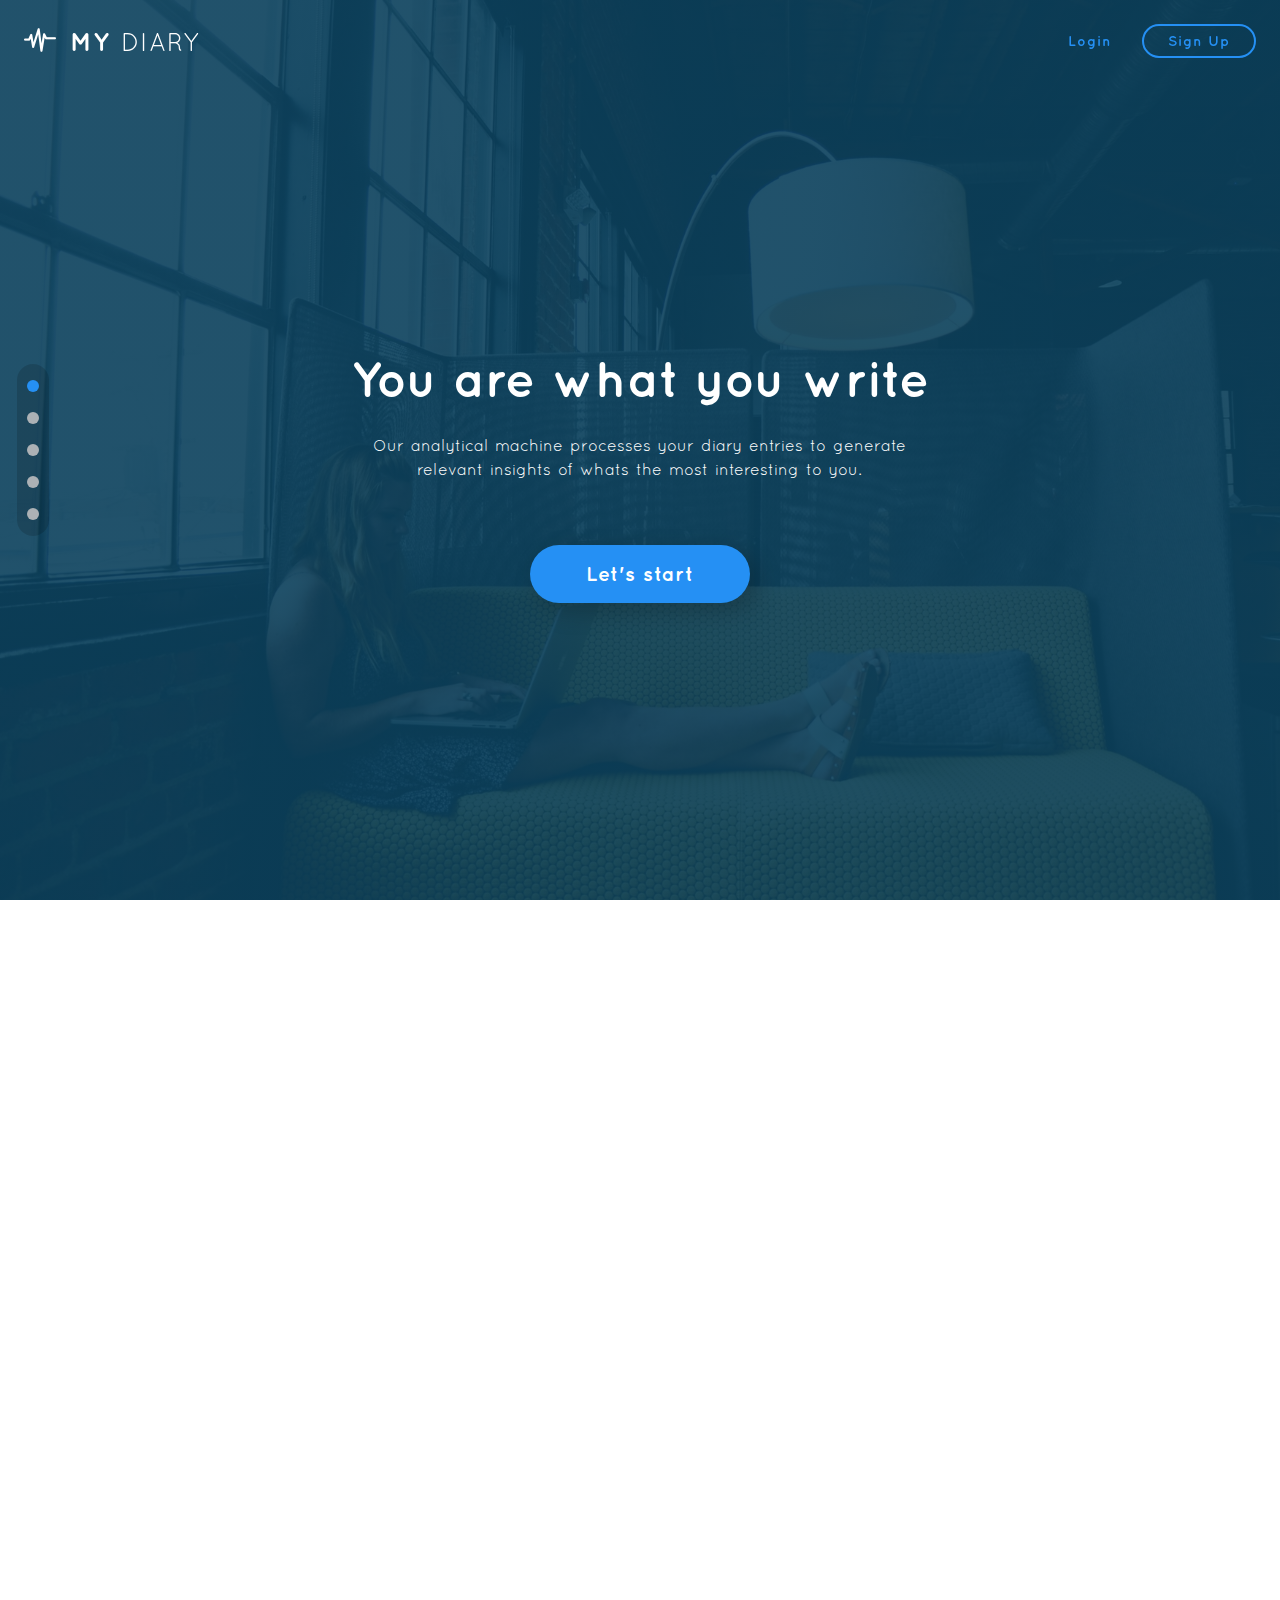
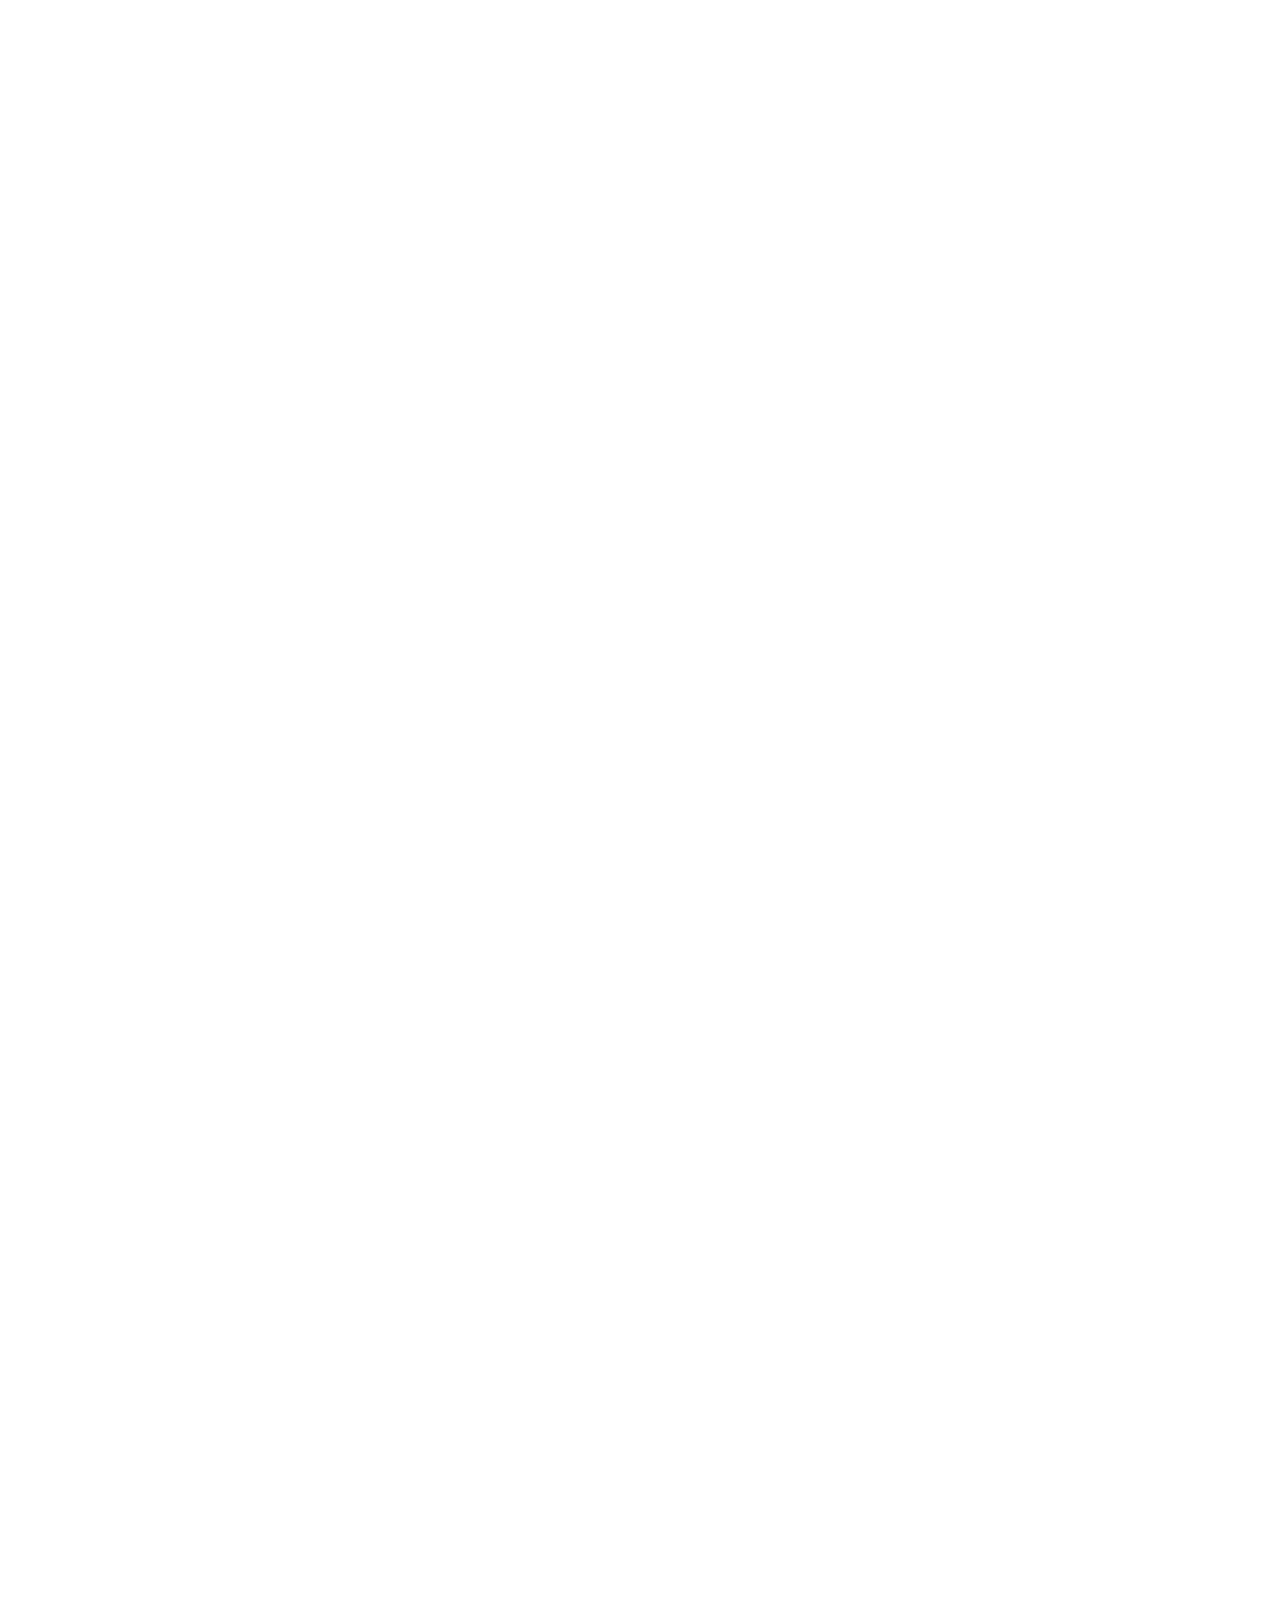
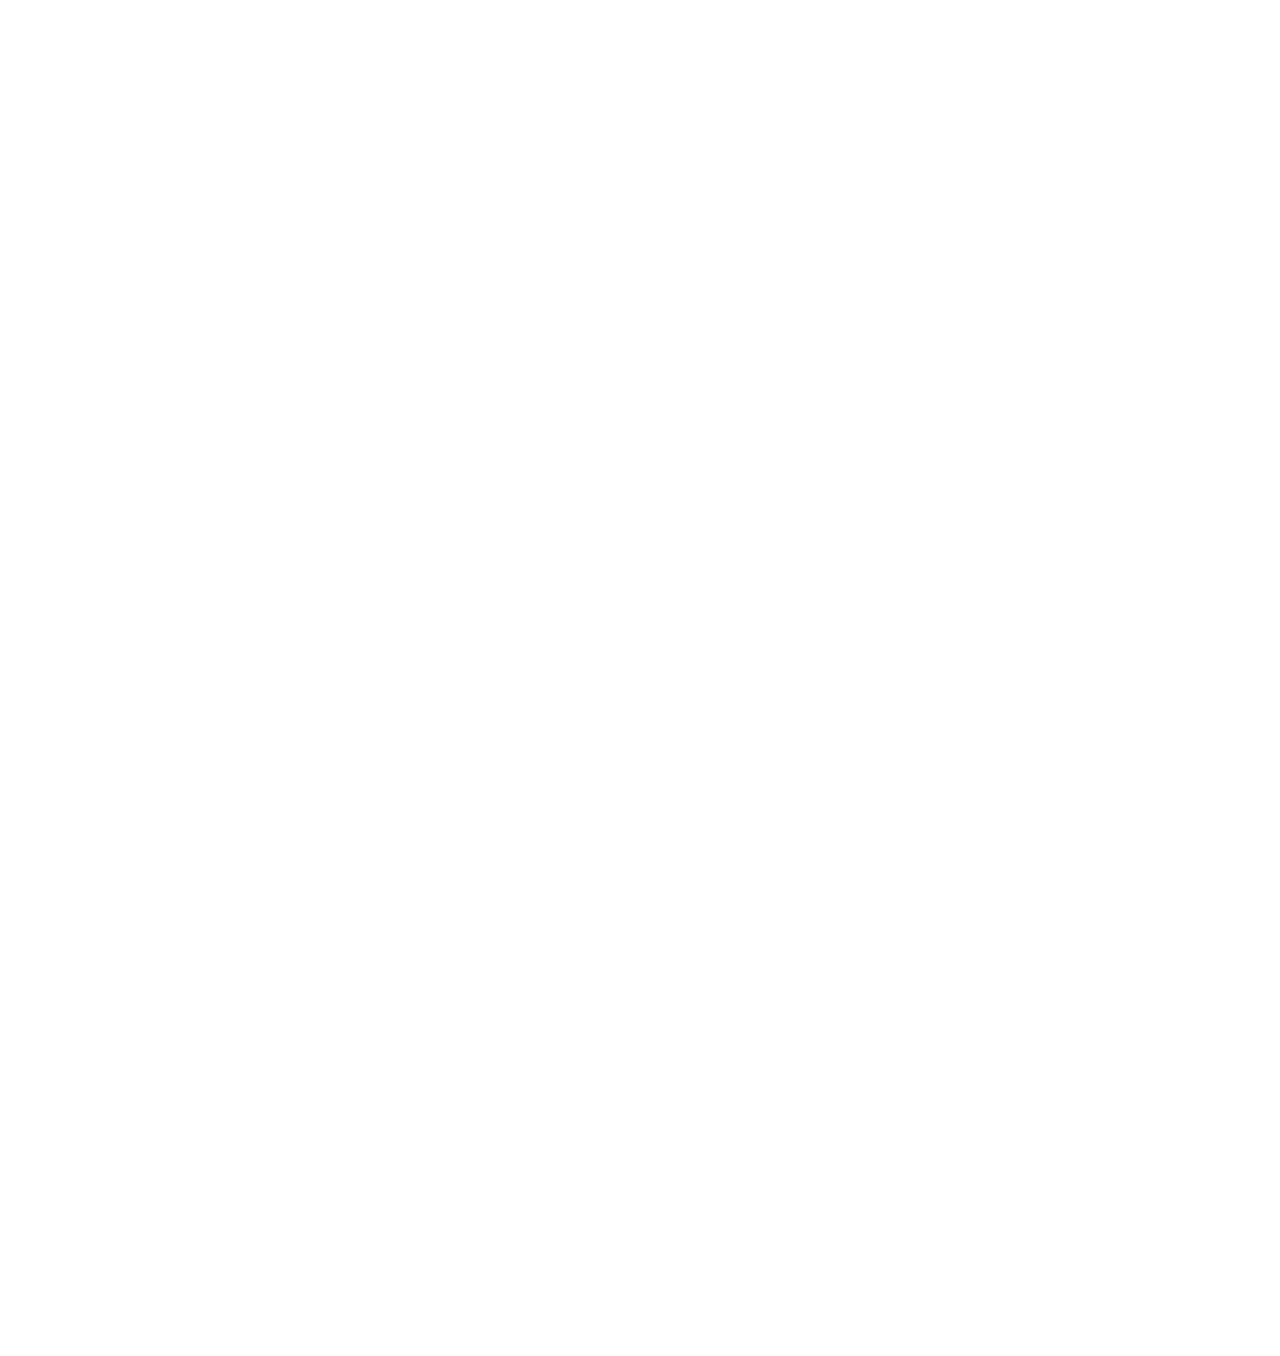
==== home/index.html @ 829a054a "added initial codebase" ====
<!DOCTYPE html>
<html>
<head>
	<title>MyDiary</title>
	<link rel="stylesheet" type="text/css" href="../css/jquery.fullPage.css" />
	<link rel="stylesheet" type="text/css" href="../css/bootstrap.css">
	<link rel="stylesheet" type="text/css" href="../css/base.css">
	<link rel="stylesheet" type="text/css" href="../css/home.css">
	<script src="../libs/jquery.min.js"></script>
	<script type="text/javascript" src="../libs/bootstrap.js"></script>
	<script type="text/javascript" src="../libs/jquery.fullPage.js"></script>
</head>
<body>
	
	<header>
		<img src="../images/logo-white.png" class="header-logo">
		<p>
			<span class="bold-text">MY</span>
			<span>DIARY</span>
		</p>
		<div class="buttons">
			<button class="button login">Login</button>
			<button class="button signup">Sign Up</button>
		</div>
	</header>

	<div id="fullpage">
		<div class="section" id="section-1">
			<div class="container">
				<div class="row">
					<div class="col-8 offset-2 col-lg-8 offset-lg-2 col-md-12 offset-md-0 col-sm-12 offset-sm-0">
						<h1 class="big-header mt-4">You are what you write</h1>
						<p class="col-lg-10 offset-lg-1 mt-4 feature-desc-text">Our analytical machine processes your diary entries to generate relevant insights of whats the most interesting to you.</p>
						<button class="button get-started mt-5">Let's start</button>
					</div>
				</div>
			</div>
		</div>
		<div class="section" id="section-2">
			<div class="container">
				<div class="row">
					<div class="col-8 offset-2 col-lg-8 offset-lg-2 col-md-12 offset-md-0 col-sm-12 offset-sm-0">
						<h1 class="big-header mt-4">What MyDiary does?</h1>
						<p class="feature-desc-text">Your diary is the record of your life, but how often do you look back at old entries to see if there are patterns to your mood? Our analytics review your diary entries and generate amazing findings about it.</p>
					</div>
				</div>
				<div class="row mt-5 three-grid-box-container">
					<div class="col-4">
						<p class="bold-text">Time spans</p>
						<p>How your mood changes over time.</p>
					</div>
					<div class="col-4 border-left-right">
						<p class="bold-text">Locations</p>
						<p>How your feelings differs when you are in different location.</p>
					</div>
					<div class="col-4">
						<p class="bold-text">Topics</p>
						<p>How your mood changes based on the topics you aboard.</p>
					</div>	
					<div class="col-10 offset-1 mt-8">
						<p class="bold-text">We're so excited to guide you on a personal journey that will help you unlock insights that you almost-but-didn't-quite know about yourself.</p>
					</div>
				</div>
			</div>
		</div>
		<div class="section" id="section-3">
			<div class="container">
				<div class="row mb-5">
					<div class="col-8 offset-2 col-lg-8 offset-lg-2 col-md-12 offset-md-0 col-sm-12 offset-sm-0">
						<h1 class="big-header mt-4">How it works?</h1>
					</div>
				</div>
				<div class="row mt-8 col-10 offset-1 align-items-center">
					<div class="col-6">
						<div class="text-left">
							<img src="../images/left-arrow.png" class="arrow-img left text-left">
							<img src="../images/left-arrow.png" class="arrow-img right text-left">
						</div>
						<h5 class="bold-text text-left mt-4">Academic heft</h5>
						<p class="text-left">We've combed papers and studies written by world-leading academics to find the most relevant and cutting-edge ways of analyzing text to generate meaningful insights.</p>
					</div>
					<div class="col-6 justify-content-right">
						<div class="card-bg-container"></div>
						<img src="../images/banner.jpg" class="small-banner-img">
						<div class="card-bg-container"></div>
					</div>
				</div>
			</div>
		</div>
		<div class="section" id="section-4">
			<div class="container">
				<div class="row">
					<div class="col-12">
						<h1 class="big-header mt-4">Why we built it?</h1>
					</div>
					<div class="col-8 mt-3">
						<ul>
							<li>
								<strong>We're people focused nerds.</strong>
							</li>
							<li>
								<strong>We've studied behavioural economics and psychology,</strong> as well as more techy pursuits - machine learning and algorithm training, coding and programming.
							</li>
							<li>
								<strong>We see that each of us creates a huge data trail in our modern lives,</strong> and we're excited about what our data can help us understand about ourselves.
							</li>
							<li>
								<strong>There's so much that we can learn about ourselves</strong> from the way we write - and where, when and about what we write.
							</li>
							<li>
								<strong>We've developed our analytical tools to help you uncover insights</strong> about yourself, and we've built this app to let you customise those insights to learn what matters to you, about you.
							</li>
						</ul>
					</div>
				</div>
			</div>
		</div>
		<div class="section" id="section-5">
			
		</div>
	</div>
	<script type="text/javascript">
		$('#fullpage').fullpage({
			//Navigation
			navigation: true,
			navigationPosition: 'left',
			showActiveTooltip: false,
			scrollingSpeed: 600,
			afterLoad: function(anchorLink, index){
				var loadedSection = $(this);

				//using index
				if(index == 2 || index == 3 || index == 5){
					$('header p').css('color', '#5a5a5a');
				}
				else{
					$('header p').css('color', '#ffffff');	
				}

				//using anchorLink
				// if(anchorLink == 'secondSlide'){
				// 	alert("Section 2 ended loading");
				// }
			}
		});
	</script>
</body>
</html>
---- css/base.css ----
@font-face {
	font-family: "quicksand";
	src: url("../fonts/quicksand/Quicksand-Regular.otf") format("opentype");
}

@font-face {
	font-family: "quicksand-light";
	src: url("../fonts/quicksand/Quicksand-Light.otf") format("opentype");
}

@font-face {
	font-family: "quicksand-bold";
	src: url("../fonts/quicksand/Quicksand-Bold.otf") format("opentype");
}

*{
	font-family: 'quicksand', Arial;
	letter-spacing: 1px;
}

.mt-8{
	margin-top: 100px;
}

strong{
	font-family: quicksand-bold;
}
---- css/home.css ----
#section-1{
	background: linear-gradient(       rgba(9, 63, 91, 0.9),        rgba(9, 63, 91, 0.9)     ), url(../images/banner.jpg);
	text-align: center;
	background-size: cover;
	color: white;
	padding: 14px;
}

#section-2{
	background: #ececf0;
	text-align: center;
}

#section-3{
	background: #ffffff;
	text-align: center;
}

#section-4{
	background: linear-gradient(       rgba(9, 63, 91, 0.9),        rgba(9, 63, 91, 0.9)     ), url(../images/banner.jpg);
	background-size: cover;
	color: white;
	padding: 14px;
}

#section-5{
	background: #ffffff;
	text-align: center;
}

/*
** navigation dots settings
*/
div#fp-nav{
	margin-top: -53.5px;
	background: #00000024;
	border-radius: 20px;
}

#fp-nav ul li, .fp-slidesNav ul li{
	display: block;
	width: 24px;
	height: 20px;
	 margin-top: 12px; 
	 margin-bottom: 12px; 
	margin-left: 4px;
	margin-right: 4px;
	position: relative;
}

#fp-nav ul li a span{
	border-radius: 50%;
    position: absolute;
    z-index: 1;
    height: 12px;
    width: 12px;
    border: 0;
    background: #acb1b5;
    left: 50%;
    top: 50%;
    margin: -6px 0 0 -6px;
    -webkit-transition: all 0.1s ease-in-out;
    -moz-transition: all 0.1s ease-in-out;
    -o-transition: all 0.1s ease-in-out;
    transition: all 0.1s ease-in-out;
}

#fp-nav ul li a.active span, .fp-slidesNav ul li a.active span, #fp-nav ul li:hover a.active span, .fp-slidesNav ul li:hover a.active span{
	background: #2590f4;
}

header{
	position: fixed;
	top: 0;
	left: 0;
	right: 0;
	padding: 24px;
	height: 40px;
	z-index: 1;
}

header p{
	display: inline-block;
	vertical-align: top;
	color: white;
	font-size: 26px;
	letter-spacing: 3px;
	margin: 0;
	line-height: 36px;
	margin-left: 8px;
}

.bold-text{
	font-family: 'quicksand-bold';
}

p.light-bg-header{
	color: black;
}

img.header-logo{
	width: 32px;
	line-height: 80px;
	vertical-align: top;
	font-family: arial;
	font-style:  italic;
}

.button{
	background: transparent;
	border: none;
	color: #2590f4;
	line-height:  26px;
	vertical-align: middle;
	font-size: 14px;
	padding-top: 2px;
	padding-bottom: 2px;
	padding-left: 24px;
	padding-right: 24px;
	font-family: quicksand-bold;
}

.button.signup{
	border: 2px solid #2590f4;
	border-radius: 20px;
}

.buttons{
	display: inline-block;
	position: absolute;
	right: 24px;
}

.big-header{
	font-size: 50px;
	font-family: quicksand-bold;
	letter-spacing: 0px;
	word-spacing: 2px;
}

.feature-desc-text{
	letter-spacing: 0px;
	word-spacing: 2px;
}

.button.get-started{
	background: #2590f4;
	box-shadow: 8px 8px 24px #00000038;
	color: white;
	width: 220px;
	padding-top: 16px;
	padding-bottom: 16px;
	border-radius: 36px;
	font-size: 20px;
	cursor: pointer;
}

.border-left-right{
	border-left: 2px solid #dddddd;
    border-right: 2px solid #dddddd;
}

.three-grid-box-container div{
	padding-left: 18px;
	padding-right: 18px;
}

img.arrow-img{
	width: 18px;
	height: 18px;
	display: inline-block;
}

img.arrow-img.left{

}

img.arrow-img.right{
	transform: rotate(180deg);
}

img.small-banner-img{
	width: inherit;
	box-shadow: 8px 8px 24px #00000038;
}

.card-bg-container{
	height: 10px;
	background: #e5e5e5;
	margin-left: 16px;
	margin-right: 16px;
}
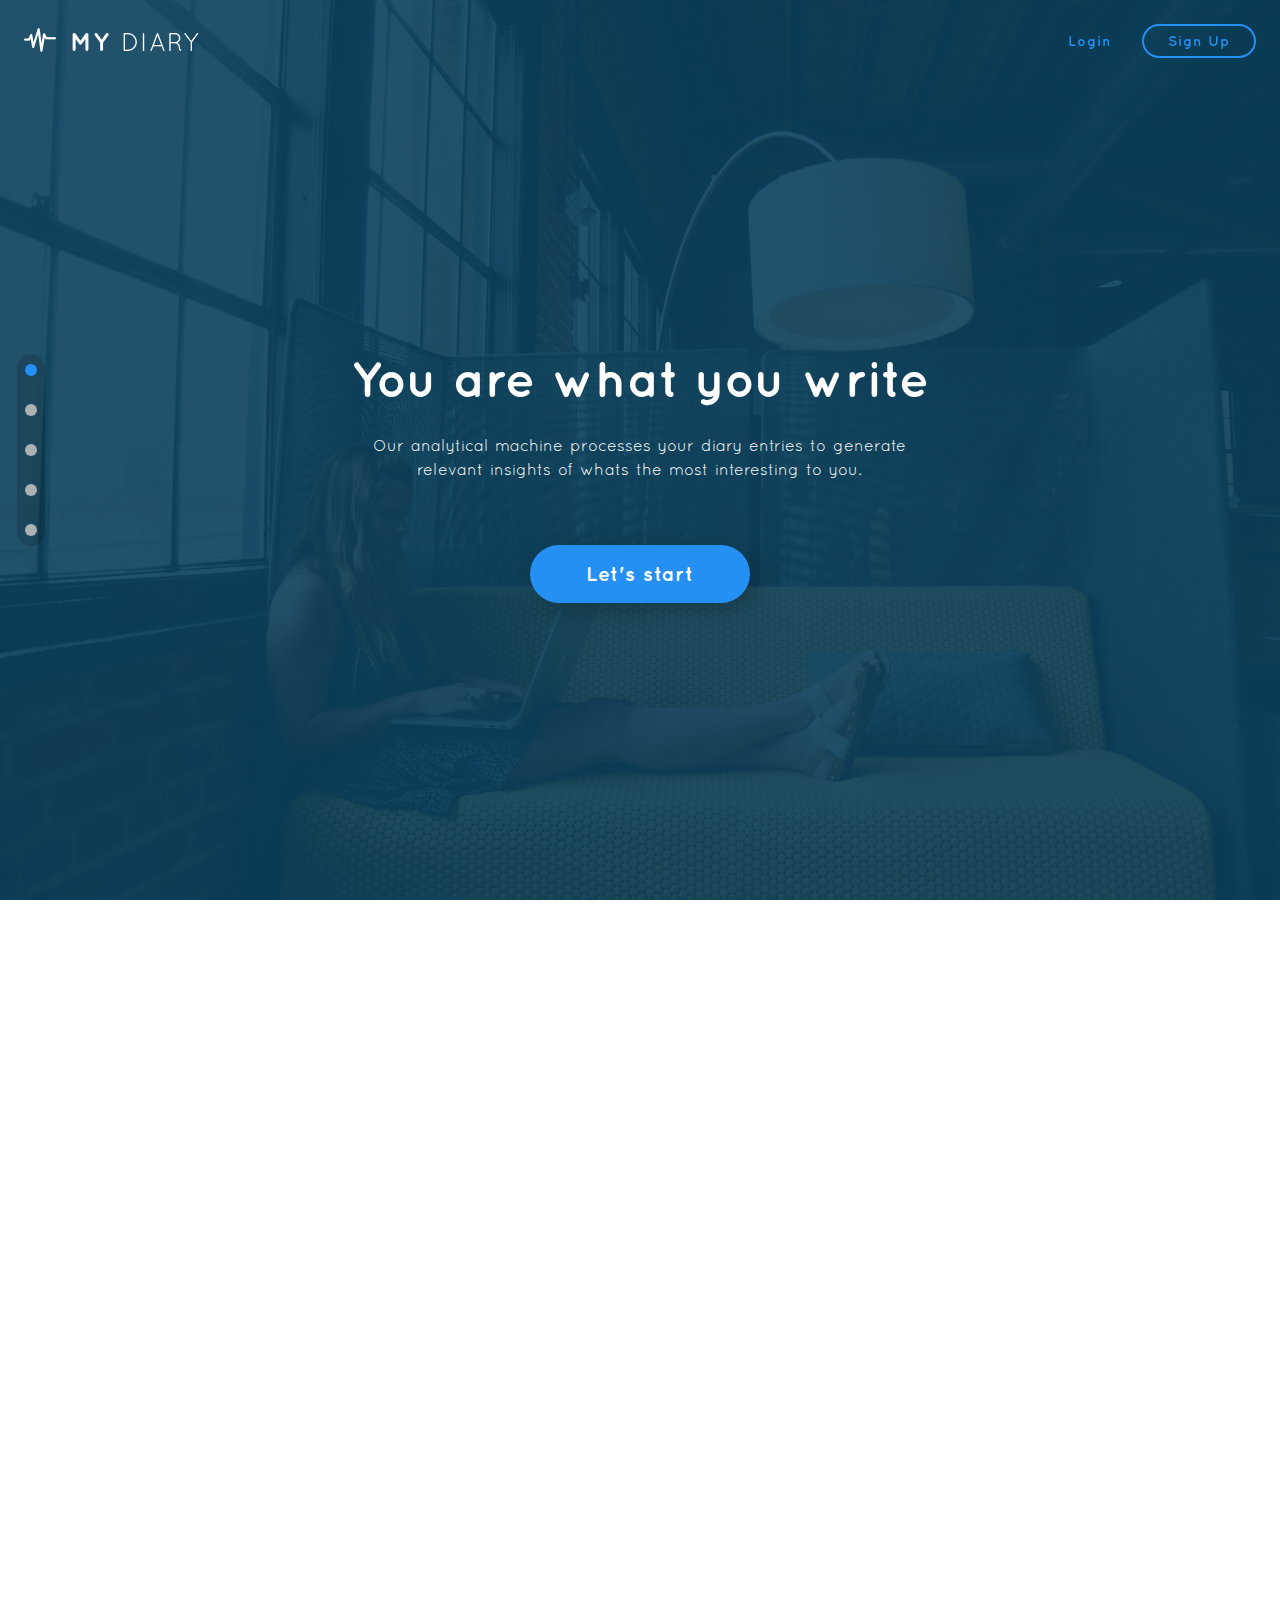
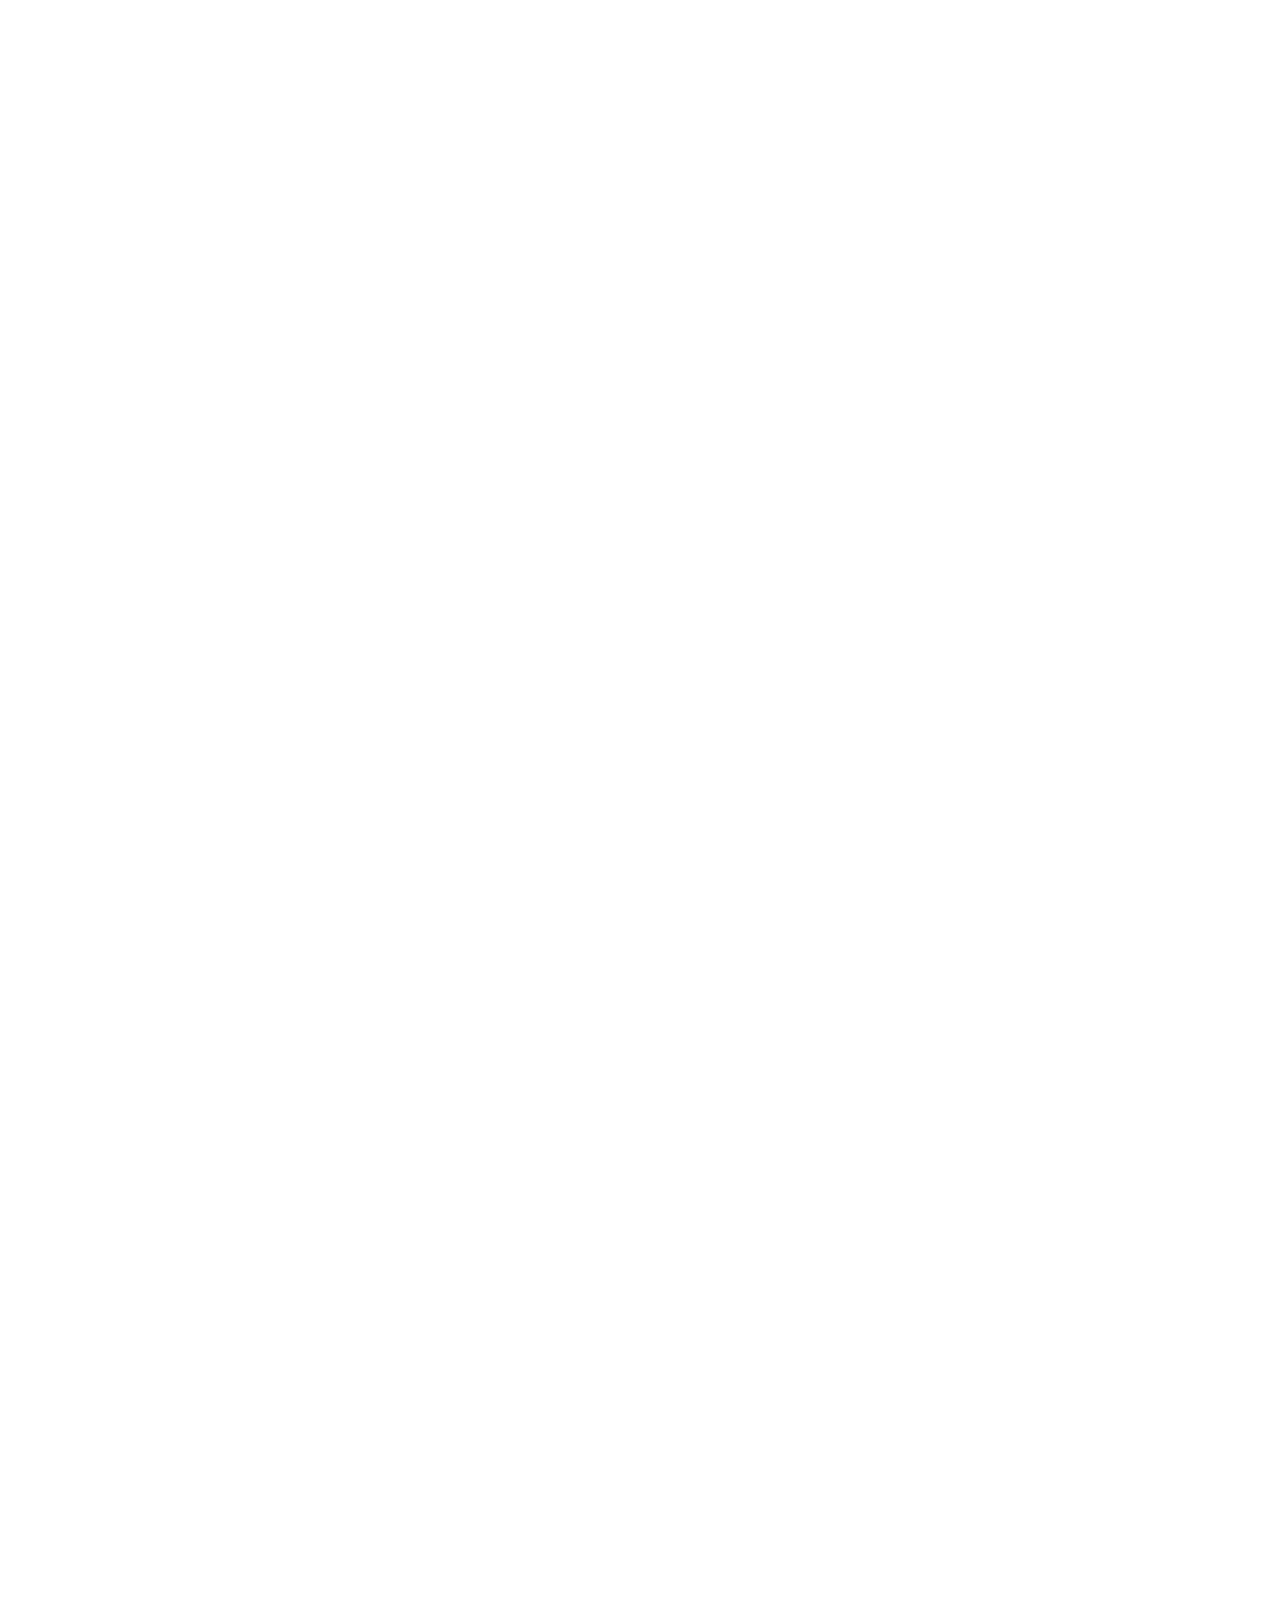
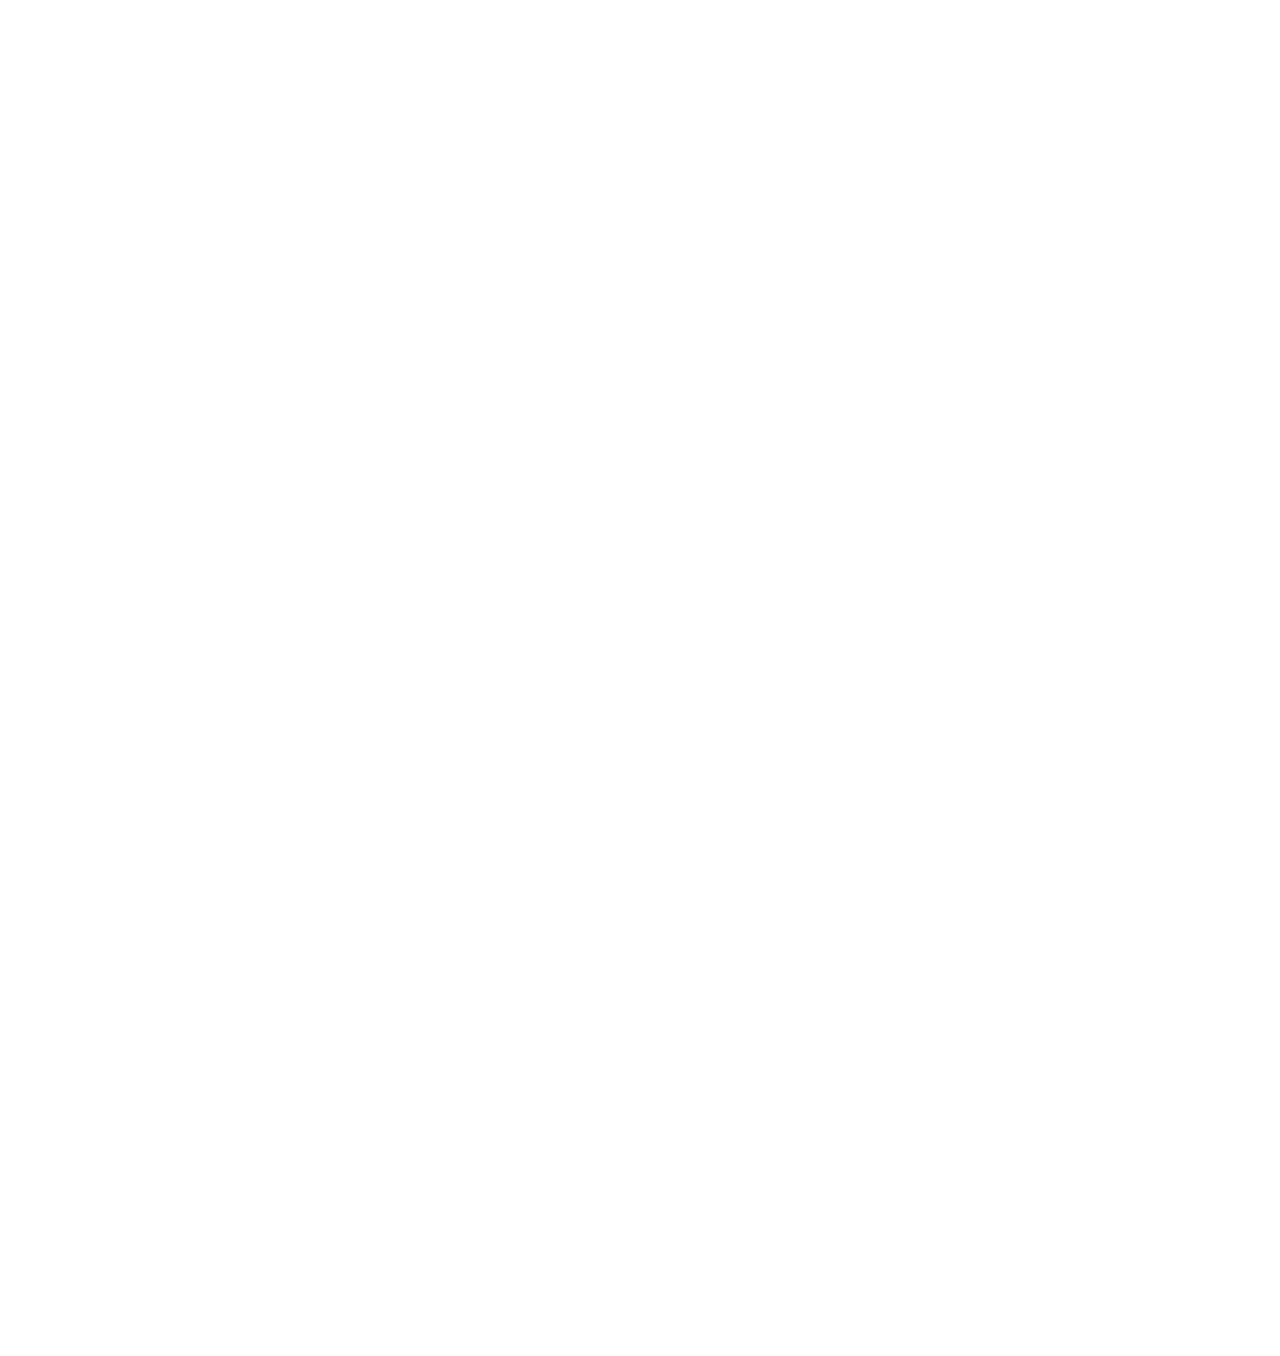
==== commit 11a63a25: "minor changes in navigator dots" ====
--- a/home/index.html
+++ b/home/index.html
@@ -88,27 +88,32 @@
 			</div>
 		</div>
 		<div class="section" id="section-4">
-			<div class="container">
+			<div class="container extra-margin-left">
 				<div class="row">
 					<div class="col-12">
-						<h1 class="big-header mt-4">Why we built it?</h1>
+						<h1 class="big-header mt-1">Why we built it?</h1>
 					</div>
-					<div class="col-8 mt-3">
-						<ul>
+					<div class="col-7 mt-4">
+						<ul class="ul-without-dots">
 							<li>
-								<strong>We're people focused nerds.</strong>
+								<img src="../images/check-mark.png" class="tick-mark">
+								<p><strong>We're people focused nerds.</strong></p>
 							</li>
 							<li>
-								<strong>We've studied behavioural economics and psychology,</strong> as well as more techy pursuits - machine learning and algorithm training, coding and programming.
+								<img src="../images/check-mark.png" class="tick-mark">
+								<p>We've studied behavioural economics and psychology, as well as more techy pursuits - machine learning and algorithm training, coding and programming.</p>
 							</li>
 							<li>
-								<strong>We see that each of us creates a huge data trail in our modern lives,</strong> and we're excited about what our data can help us understand about ourselves.
+								<img src="../images/check-mark.png" class="tick-mark">
+								<p><strong>We see that each of us creates a huge data trail in our modern lives,</strong> and we're excited about what our data can help us understand about ourselves.</p>
 							</li>
 							<li>
-								<strong>There's so much that we can learn about ourselves</strong> from the way we write - and where, when and about what we write.
+								<img src="../images/check-mark.png" class="tick-mark">
+								<p><strong>There's so much that we can learn about ourselves</strong> from the way we write - and where, when and about what we write.</p>
 							</li>
 							<li>
-								<strong>We've developed our analytical tools to help you uncover insights</strong> about yourself, and we've built this app to let you customise those insights to learn what matters to you, about you.
+								<img src="../images/check-mark.png" class="tick-mark">
+								<p><strong>We've developed our analytical tools to help you uncover insights</strong> about yourself, and we've built this app to let you customise those insights to learn what matters to you, about you.</p>
 							</li>
 						</ul>
 					</div>
@@ -116,7 +121,25 @@
 			</div>
 		</div>
 		<div class="section" id="section-5">
-			
+			<div class="container">
+				<div class="row">
+					<div class="col-8 offset-2 col-lg-10 offset-lg-1 col-md-12 offset-md-0 col-sm-12 offset-sm-0">
+						<h1 class="big-header mt-4">Totally Secure</h1>
+						<p class="mt-4"><strong>We designed this app for you</strong></p>
+						<p class="feature-desc-text mt-4">What's more intimate than your diary entries? We built this app for you, to give you the opportunity to go on a personal journey. That's why we don't have "share my results on Facebook/Twitter/etc" options - we believe this is a personal journey for you. And our philosophy extends to how we treat your diary entries: we make sure your diary content is always secure.</p>
+						<button class="button mt-5">Tell me more about how you use my data</button>
+					</div>
+				</div>
+			</div>
+			<footer>
+				<div class="container">
+					<div class="row justify-content-center">
+						<img src="../images/google-plus-logo.png" class="footer-social-icons google">
+						<img src="../images/facebook-logo.png" class="footer-social-icons facebook">
+						<img src="../images/twitter-logo.png" class="footer-social-icons twitter">
+					</div>
+				</div>
+			</footer>
 		</div>
 	</div>
 	<script type="text/javascript">
--- a/css/home.css
+++ b/css/home.css
@@ -17,7 +17,7 @@
 }
 
 #section-4{
-	background: linear-gradient(       rgba(9, 63, 91, 0.9),        rgba(9, 63, 91, 0.9)     ), url(../images/banner.jpg);
+	background: linear-gradient(rgba(9, 63, 91, 1), rgba(9, 63, 91, 1));
 	background-size: cover;
 	color: white;
 	padding: 14px;
@@ -37,15 +37,23 @@
 	border-radius: 20px;
 }
 
-#fp-nav ul li, .fp-slidesNav ul li{
+#fp-nav ul li{
 	display: block;
 	width: 24px;
 	height: 20px;
-	 margin-top: 12px; 
-	 margin-bottom: 12px; 
-	margin-left: 4px;
-	margin-right: 4px;
+	margin-top: 20px;
+	margin-bottom: 20px;
+	margin-left: 2px;
+	margin-right: 2px;
 	position: relative;
+}
+
+#fp-nav ul li:first-child{
+	margin-top: 6px;
+}
+
+#fp-nav ul li:last-child{
+	margin-bottom: 6px;
 }
 
 #fp-nav ul li a span{
@@ -65,7 +73,7 @@
     transition: all 0.1s ease-in-out;
 }
 
-#fp-nav ul li a.active span, .fp-slidesNav ul li a.active span, #fp-nav ul li:hover a.active span, .fp-slidesNav ul li:hover a.active span{
+#fp-nav ul li a.active span{
 	background: #2590f4;
 }
 
@@ -189,4 +197,48 @@
 	background: #e5e5e5;
 	margin-left: 16px;
 	margin-right: 16px;
+}
+
+ul.ul-without-dots{
+	list-style: none;
+	padding-left: 0;
+}
+
+ul.ul-without-dots li{
+	margin-top: 16px;
+}
+
+ul.ul-without-dots li p{
+	display: inline;
+}
+
+.extra-margin-left{
+	margin-left: 80px;
+}
+
+img.tick-mark{
+	width: 13px;
+	height: 13px;
+	margin: 8px;
+}
+
+footer{
+	position: absolute;
+	bottom: 0;
+	left: 0;
+	right: 0;
+	padding: 32px;
+	background: #ececf0;
+}
+
+img.footer-social-icons{
+	width: 20px;
+	height: 20px;
+	margin: 8px;
+}
+
+img.footer-social-icons.twitter{
+	width: 22px;
+	height: 22px;
+	margin: 8px;
 }